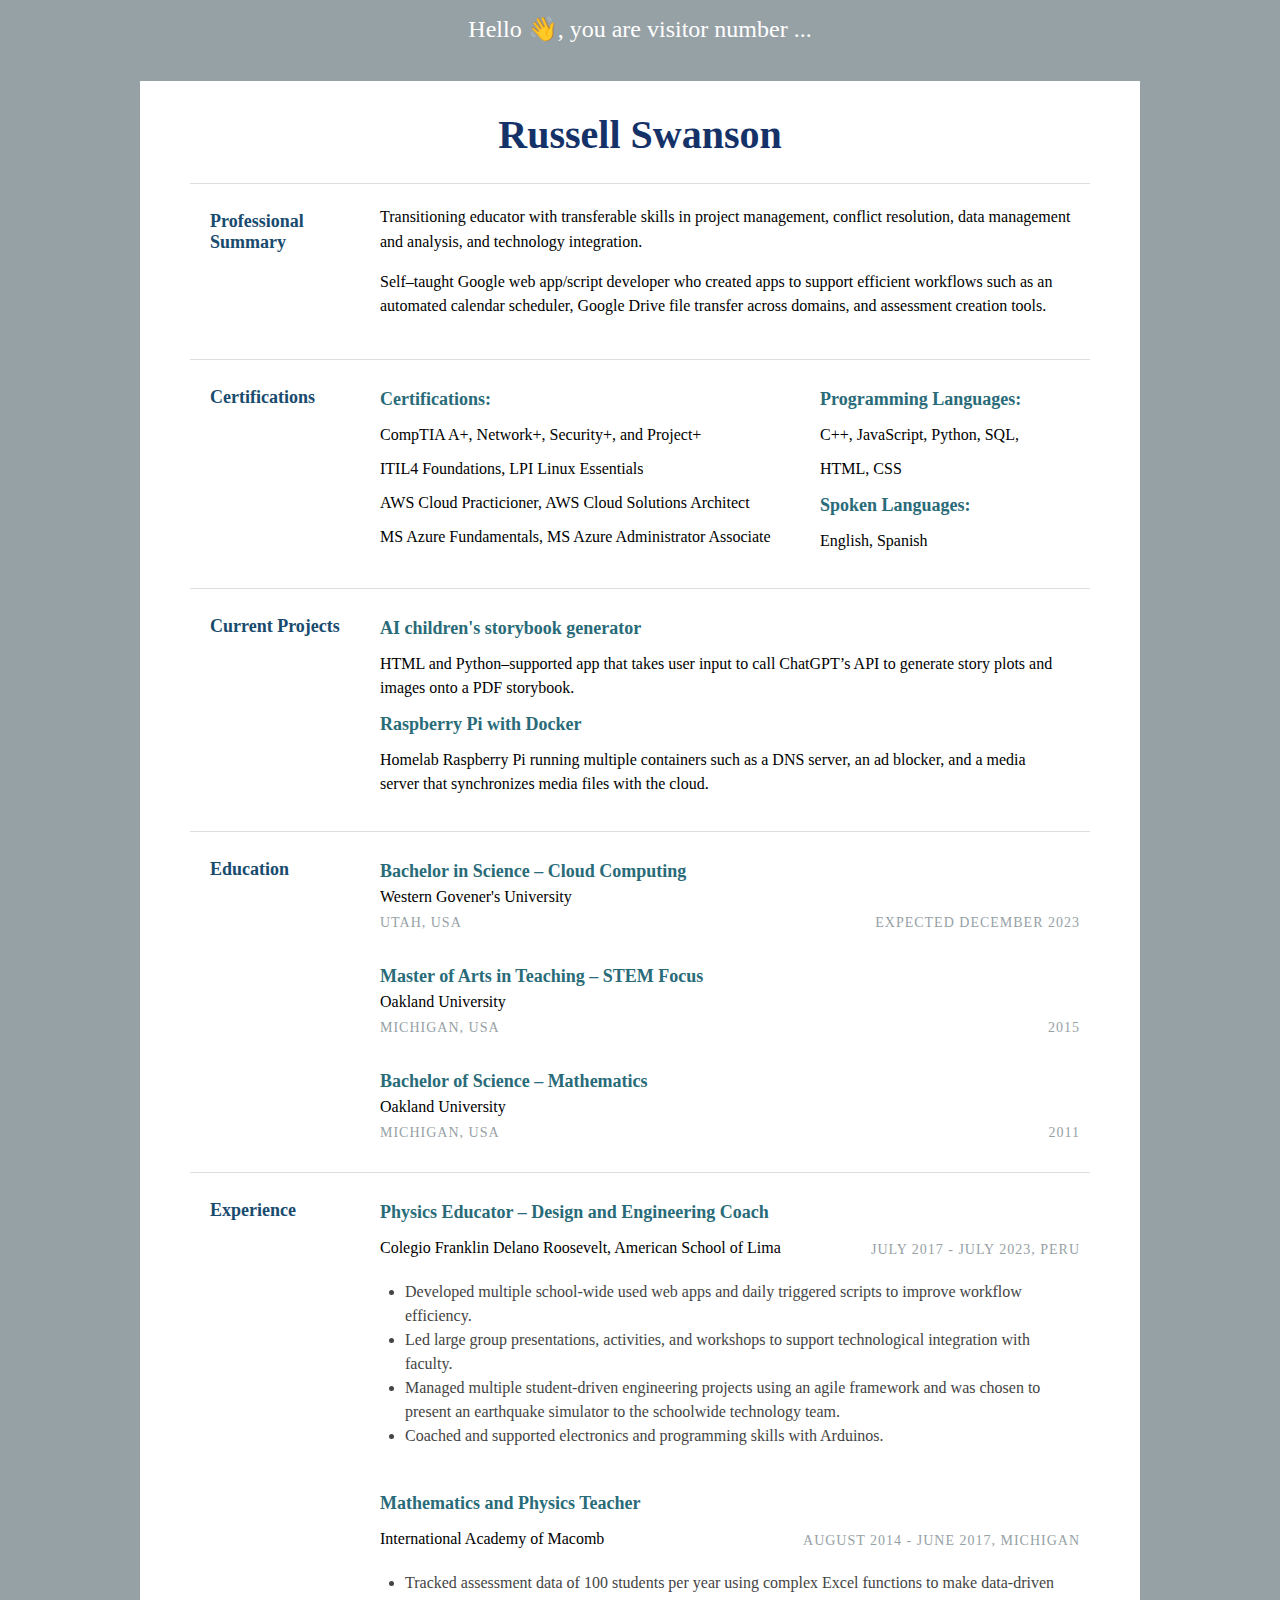
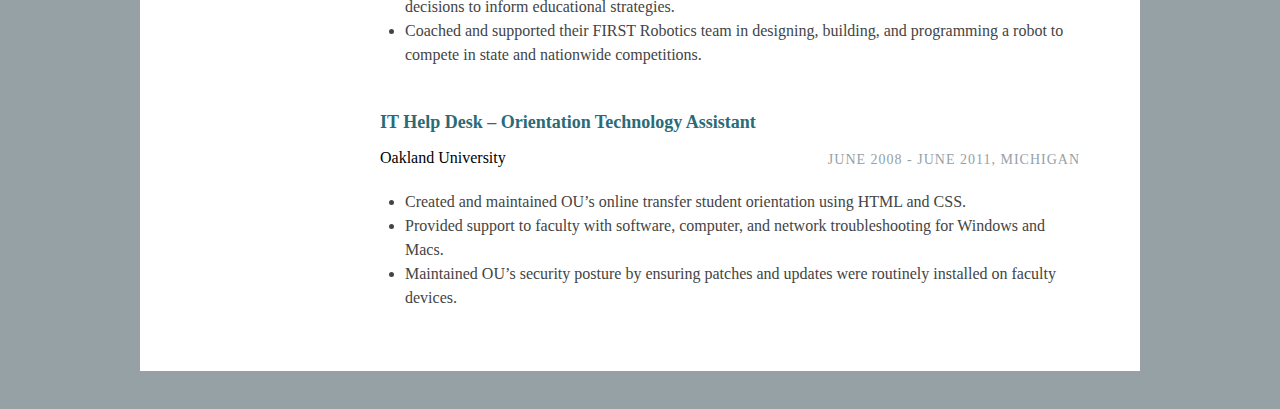
==== index.html @ e919607d "FIrst html/css commit" ====
<!doctype html>
<html lang="en">
<head>
    <meta charset="UTF-8">
    <title>Russell Swanson - Resume</title>
    <link rel="stylesheet" href="style.css">
    <body>
        <script>
        window.addEventListener('DOMContentLoaded', (event) => { 
            getVisitCount(); 
        });


        const functionApi = 'https://cloudcvcounter.azurewebsites.net/api/HttpTrigger1?code=KDI-gB3fRRAPSyxeqcAg7rwBi7DPb1ZZz-3FO388Sz_rAzFu_AbSIw==';

        const getVisitCount = () => {
          let count = 5;
          fetch(functionApi)
            .then(response => {
              return response.json()
            })
            .then(response => {
              count = response;
              document.getElementById('counter').innerText = count;
            }).catch(function (error) {
              console.log(error);
            });
          return count;
        }

        </script>
        <div class="countertxt"> Hello 👋, you are visitor number <span id="counter">...</span></div>
        <div class="page">
            <div class="section row">
                <h1>Russell Swanson</h1>
                <div class="contact-info col-right">
                </div>
            </div>
            <div class="section row">
            <h2 class="col">Professional Summary</h2>
            <div class="section-text col-right"><span class="intro">Transitioning educator with transferable skills in project management, conflict resolution, data management and analysis, and technology integration. <p>Self–taught Google web app/script developer who created apps to support efficient workflows such as an automated calendar scheduler, Google Drive file transfer across domains, and assessment creation tools.</p></span>
            </div>
        </div>
        <div class="section row">
                <h2 class="col">Certifications</h2>
                <div class="section-text col-right row">
                    <ul class="skills" style="width:60%">
                        <li><h3>Certifications:</h3> </li>
                        <li>CompTIA A+, Network+, Security+, and Project+</li>
                        <li>ITIL4 Foundations, LPI Linux Essentials </li>
                        <li>AWS Cloud Practicioner, AWS Cloud Solutions Architect</li>
                        <li>MS Azure Fundamentals, MS Azure Administrator Associate</li>
                    </ul>
                    <ul class="skills" >
                        <li><h3>Programming Languages:</h3></li>
                        <li>C++, JavaScript, Python, SQL, </li> 
                        <li>HTML, CSS</li>
                        <li><h3>Spoken Languages:</h3></li>
                        <li>English, Spanish</li>
                    </ul>
                </div>
            </div>
            <div class="section row">
                <h2 class="col">Current Projects</h2>
                <div class="section-text col-right row">
                    <ul class="projects">
                        <li><h3>AI children's storybook generator</h3> </li>
                        <li>HTML and Python–supported app that takes user input to call ChatGPT’s API to generate story plots and images onto a PDF storybook.</li>
                    </ul>
                    <ul class="projects" >
                        <li><h3>Raspberry Pi with Docker</h3> </li>
                        <li>Homelab Raspberry Pi running multiple containers such as a DNS server, an ad blocker, and a media server that synchronizes media files with the cloud.</li>
                    </ul>
                </div>
            </div>
            <div class="section row">
                <h2 class="col">Education</h2>
                <div class="section-text col-right">
                    <h3>Bachelor in Science – Cloud Computing</h3> 
                    <div class="row">
                        <div>Western Govener's University</div>
                        <div class="col light">Utah, USA</div>
                        <div class="col-right light">Expected December 2023</div>
                    </div>
                </div>
                <div class="section-text col-right">
                    <h3>Master of Arts in Teaching – STEM Focus</h3> 
                    <div class="row">
                        <div>Oakland University</div>
                        <div class="col light">Michigan, USA</div>
                        <div class="col-right light">2015</div>
                    </div>
                </div>
                <div class="section-text col-right">
                    <h3>Bachelor of Science – Mathematics</h3>
                    <div class="row">
                        <div>Oakland University</div>
                        <div class="col light">Michigan, USA</div>
                        <div class="col-right light">2011</div>
                    </div>
                </div>
            </div>
            <div class="section row">
                <h2 class="col">Experience</h2>
                <div class="section-text col-right">
                    <div class="row">
                        <div class="col">
                            <h3>Physics Educator – Design and Engineering Coach</h3>
                        </div>
                    </div>
                    <div class="row subsection">
                        <div class="emph col">Colegio Franklin Delano Roosevelt, American School of Lima</div>
                        <div class="col-right light">July 2017 - July 2023, Peru</div>
                    </div>
                    <ul class="desc">
                        <li>Developed multiple school-wide used web apps and daily triggered scripts to improve workflow efficiency.</li>
                        <li>Led large group presentations, activities, and workshops to support technological integration with faculty.</li>
                        <li>Managed multiple student-driven engineering projects using an agile framework and was chosen to present an earthquake simulator to the schoolwide technology team.</li>
                        <li>Coached and supported electronics and programming skills with Arduinos.</li>
                </div>
                <div class="section-text col-right">
                    <div class="row">
                        <div class="col">
                            <h3>Mathematics and Physics Teacher</h3>
                        </div>
                    </div>
                    <div class="row subsection">
                        <div class="emph col">International Academy of Macomb</div>
                        <div class="col-right light">August 2014 - June 2017, Michigan</div>
                    </div>
                    <ul class="desc">
                        <li>Tracked assessment data of 100 students per year using complex Excel functions to make data-driven decisions to inform educational strategies.</li>
                        <li>Coached and supported their FIRST Robotics team in designing, building, and programming a robot to compete in state and nationwide competitions.</li>
                </div>
                <div class="section-text col-right">
                    <div class="row">
                        <div class="col">
                            <h3>IT Help Desk – Orientation Technology Assistant</h3>
                        </div>
                    </div>
                    <div class="row subsection">
                        <div class="emph col">Oakland University</div>
                        <div class="col-right light">June 2008 - June 2011, Michigan</div>
                    </div>
                    <ul class="desc">
                        <li>Created and maintained OU’s online transfer student orientation using HTML and CSS.</li>
                        <li>Provided support to faculty with software, computer, and network troubleshooting for Windows and Macs.</li>
                        <li>Maintained OU’s security posture by ensuring patches and updates were routinely installed on faculty devices.</li>
                </div>
            </div>
            <!--
            <div class="section row">
                <h2 class="col">Projects</h2>
                <div class="section-text col-right">
                    <h3><a href="https://github.com/nuterian">github.com/rjswanso</a></h3>
                </div>
            </div> 
            -->
        </div>
    </body>
</html>
---- style.css ----
:root {
    --color1: #153268;
    --color2: #184b6e;
    --color3: #296b78;
    --color4: #96a1a6;
    --color5: #ddcccc;
}
}
* {
    font-family: Calibri, Candara, Segoe, "Segoe UI", Optima, Arial, sans-serif;
}
html {
    background-color: #96a1a6;
}
body { margin: 0;
       padding: 0;
       background-color: #fff font-size: 12px;
       -webkit-font-smoothing: subpixel-antialiased;
}
* { box-sizing: border-box;
    -moz-box-sizing: border-box;
}

/*
 Primary Rules
*/
h1 { margin: 0px 0 0;
     font-size: 40px;
     color: var(--color1);
     padding: 0 10px 10px;
     border-radius:2px;
     text-align: center;
     font-weight: 700;
}
h2 { color: var(--color2);
     width: 150px;
     font-size: 18px;
     padding-left: 20px;
     padding-top: 12px;
     font-weight:700;
}
h3 {    
    color: var(--color3); 
    font-size: 18px;
    font-weight: bold;
    margin-bottom: 0;
    line-height: 28px;
}

h2, h3 { margin-top: 5px }
a { color: var(--color1);
    display: inline-block;
    text-decoration: none;
    padding:2px 4px;
    border-radius:2px;
    margin-right:-2px;
}
a:hover {
  background-color:#ba0018;
  color:#fff;
}
.row {
    font-size: 16px;
}
.intro {
    font-size:16px;
}

.section { border-bottom: 1px solid #ddd;
           padding: 10px 0 15px;
}
.section:last-child { border: none }
.section-text { width: 80%;
                font-size: 18px;
                line-height: 24px;
                margin: 10px 0 10px;
                padding: 0 10px;
}
.subsection { margin: 10px 0 5px }
.desc { font-size: 16px; color:#444;}
.contact-info { font-size: 16px;
                text-align: right;
}
.light { color: var(--color4);letter-spacing:1px;
         font-size: 14px;
         line-height:28px;
         text-transform:uppercase;
}
.countertxt {
    text-align: center;
    color: #fff;
    font-size: 24px;
    padding-top: 15px;
}
ul{
  padding-left:15px;
}

ul.skills{
    float:left;
    width:30%;
    padding-left:0px;
    margin: 0 20px 0 0;
}
ul.projects {
    padding-left:0px;
    margin: 0 20px 0 0;
}
ul.skills li, ul.projects li{
    list-style: none;
    font-size:16px;
    margin-bottom:10px;
}
ul.desc {
    margin-left: 10px;
}
li:last-child{
  margin:0;
}

/*
 Float Rules
*/
.row:before, .row:after { content: "";
                          display: table;
}
.row:after { clear: both }
.col { float: left }
.col-right { float: right }

/*
 Page Rules
*/
.page { width: 1000px;
        min-height: 29.7cm;
        margin: 1cm auto;

        background: white;
        padding: 20px 50px;
}
.subpage { padding: 1cm;
           border: 1px red solid;
           height: 297mm;
}

@page { size: A4;
        margin: 0;
}

@media print {
    .page { margin: 0;
            border: initial;
            border-radius: initial;
            width: initial;
            min-height: initial;
            box-shadow: initial;
            background: initial;
            page-break-after: always;
    }
    .page-break{
      page-break-before: always;
      padding-top:30px;
    }

    body { font-size: 12pt;}
    h1{
      font-size: 23pt;
    }

    h2{
      font-size:10pt;
      width: 3cm;
      padding-left: 10px;
    }

    h3 { font-size: 10pt; line-height:11pt}

    .section-text { font-size: 9pt; line-height: 14pt; }

    .light { font-size: 7.5pt; line-height:12pt; color:#ddd; }
    
    .page { width: 21cm }
    ul {margin:5px 0 0}
    .section { padding: 5px 0 8px }
    .section-text { width: 15cm; margin: 5px 0 5px;}
    .subsection { margin: 5px 0 0 }
    .desc { font-size: 9pt}
    
    .contact-info { font-size: 9pt}
    
    ul.skills{margin: 0 10px 0 0;}
    ul.skills li{ font-size: 9pt; margin-bottom:0}

}
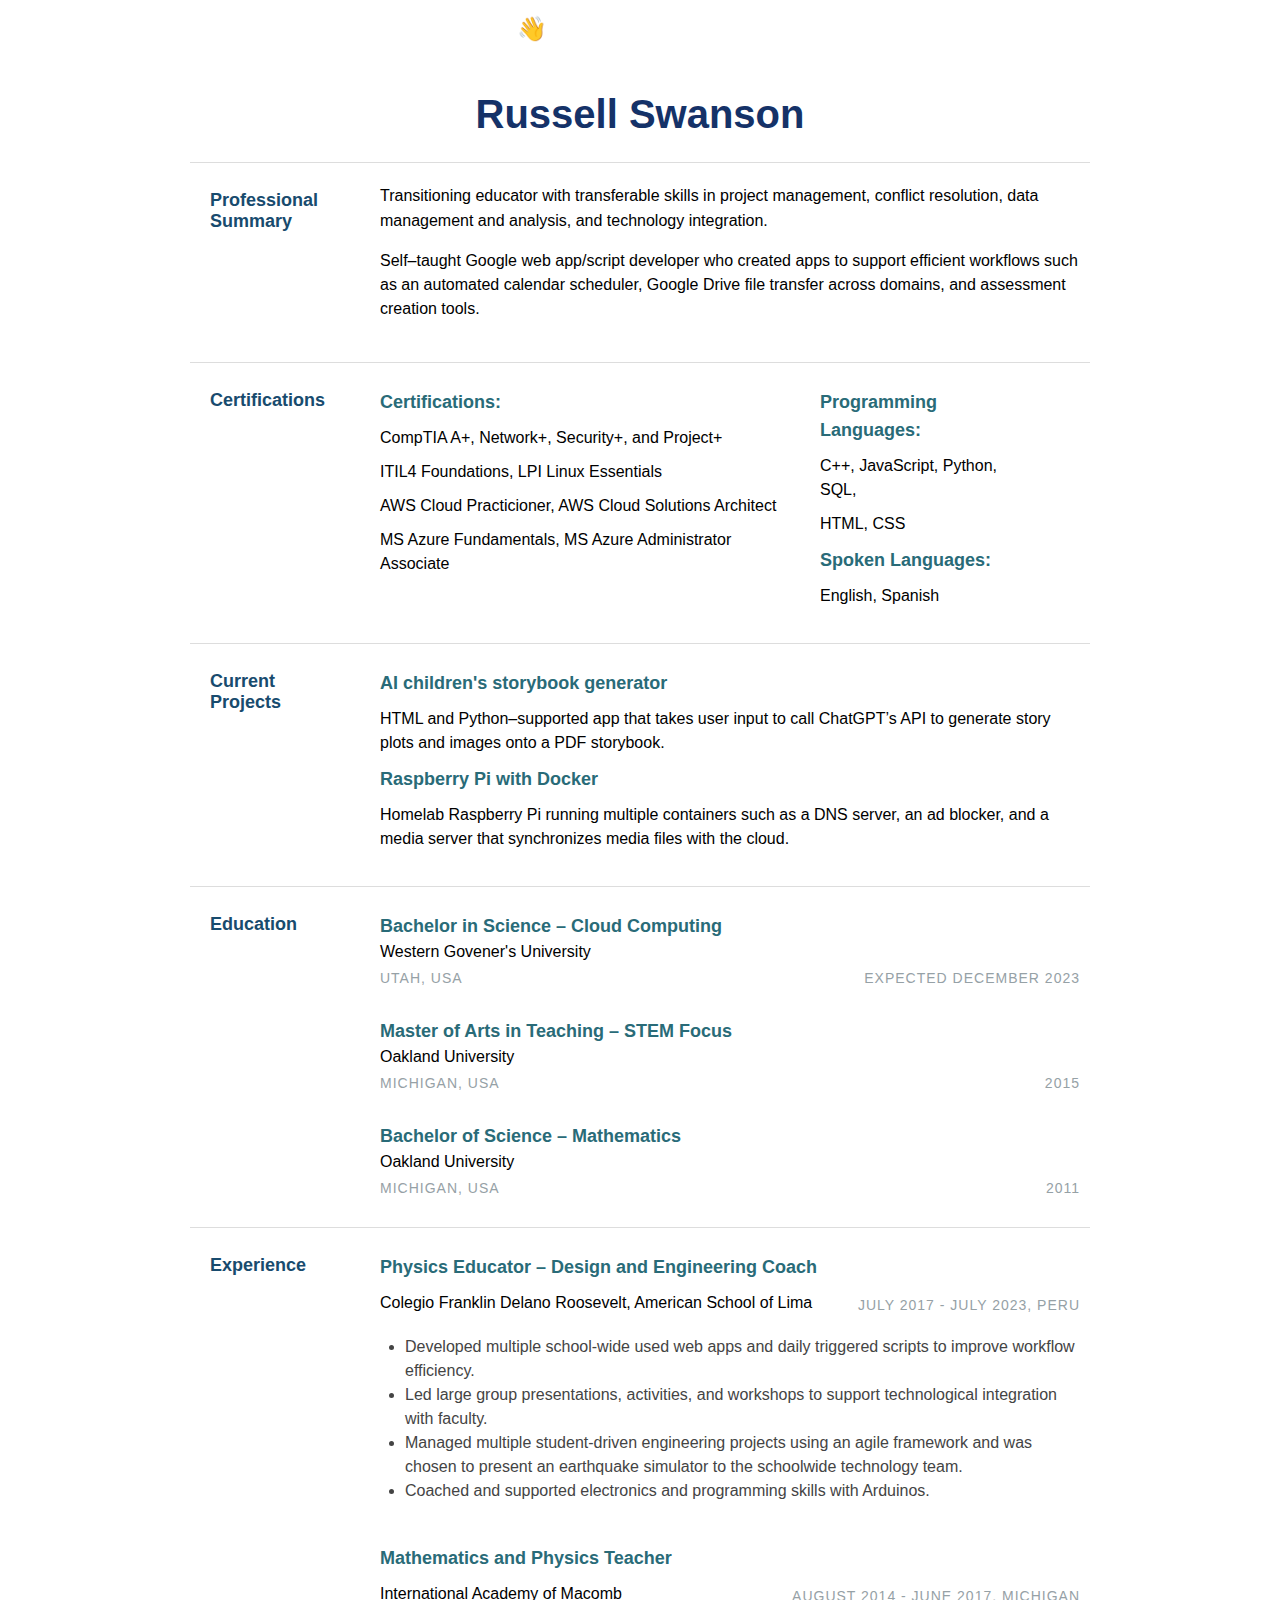
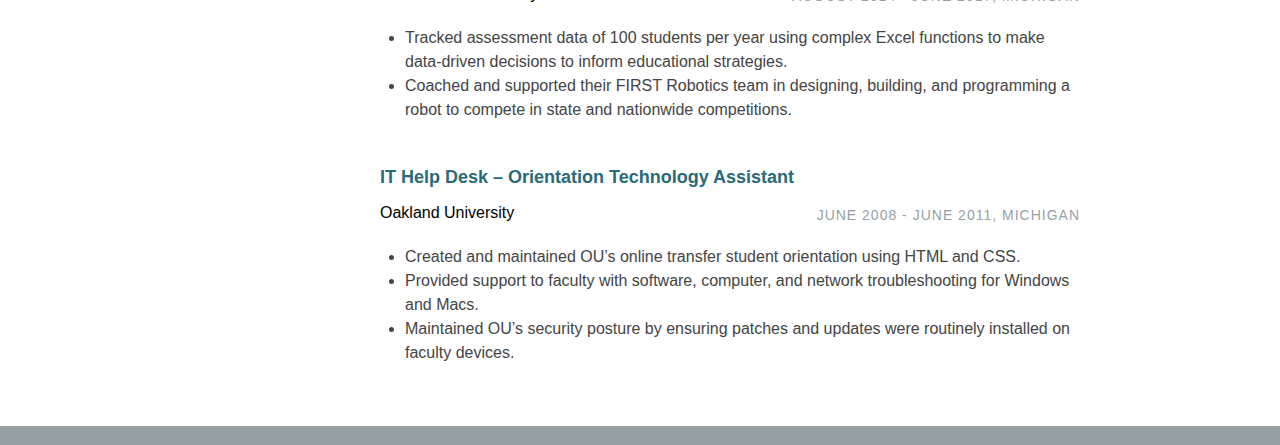
==== commit f9d210e2: "updated auth and website" ====
--- a/index.html
+++ b/index.html
@@ -11,7 +11,7 @@
         });
 
 
-        const functionApi = 'https://cloudcvcounter.azurewebsites.net/api/HttpTrigger1?code=KDI-gB3fRRAPSyxeqcAg7rwBi7DPb1ZZz-3FO388Sz_rAzFu_AbSIw==';
+        const functionApi = 'https://cloudcvcounter.azurewebsites.net/api/HttpTrigger1?code=l1SRNhgPkbyCBuzrL5m-z3RGLZFdw1noC1ou6YPKgROPAzFu4Mt8UA==';
 
         const getVisitCount = () => {
           let count = 5;
@@ -22,6 +22,7 @@
             .then(response => {
               count = response;
               document.getElementById('counter').innerText = count;
+              console.log("Hello 👋, you are visitor number - " + count);
             }).catch(function (error) {
               console.log(error);
             });
--- a/style.css
+++ b/style.css
@@ -1,10 +1,10 @@
+/* css */
 :root {
     --color1: #153268;
     --color2: #184b6e;
     --color3: #296b78;
     --color4: #96a1a6;
     --color5: #ddcccc;
-}
 }
 * {
     font-family: Calibri, Candara, Segoe, "Segoe UI", Optima, Arial, sans-serif;
@@ -14,7 +14,8 @@
 }
 body { margin: 0;
        padding: 0;
-       background-color: #fff font-size: 12px;
+       background-color: #fff;
+       font-size: 12px;
        -webkit-font-smoothing: subpixel-antialiased;
 }
 * { box-sizing: border-box;
@@ -133,7 +134,7 @@
 */
 .page { width: 1000px;
         min-height: 29.7cm;
-        margin: 1cm auto;
+        margin: .5cm auto;
 
         background: white;
         padding: 20px 50px;
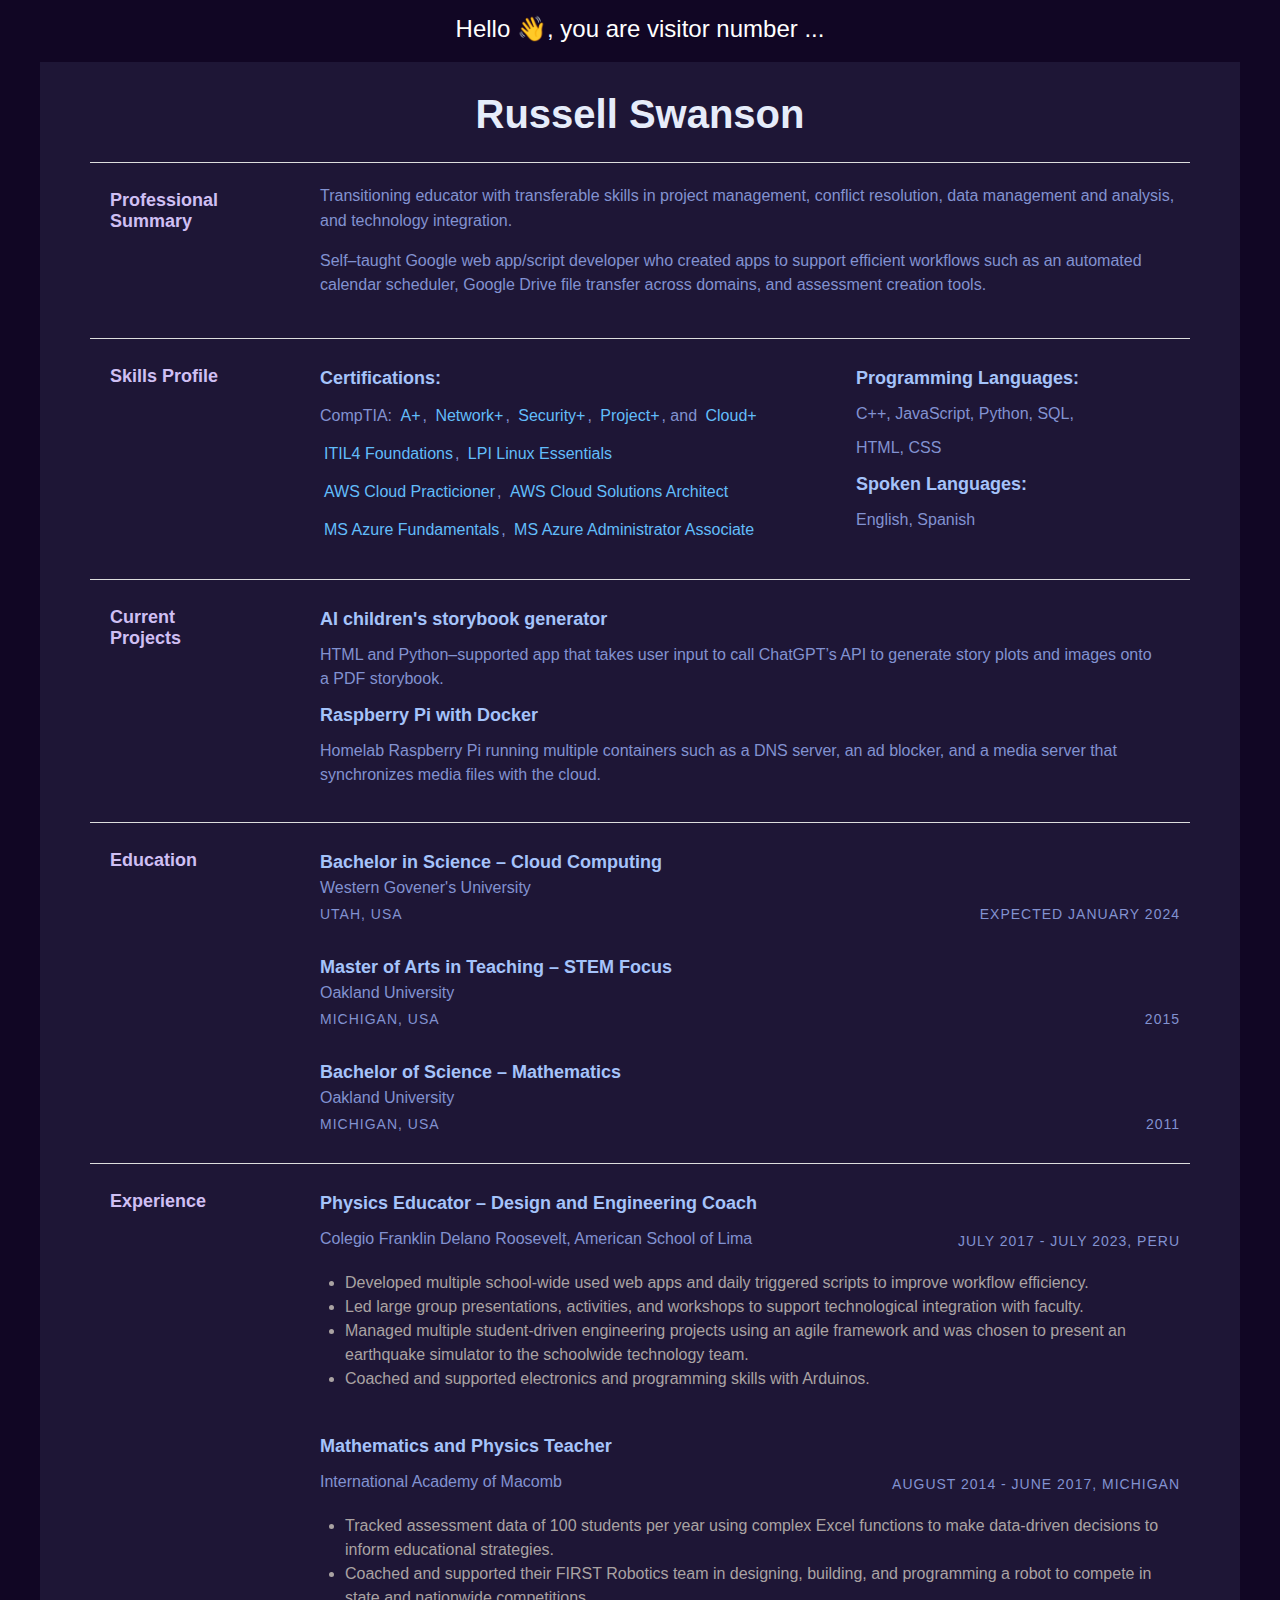
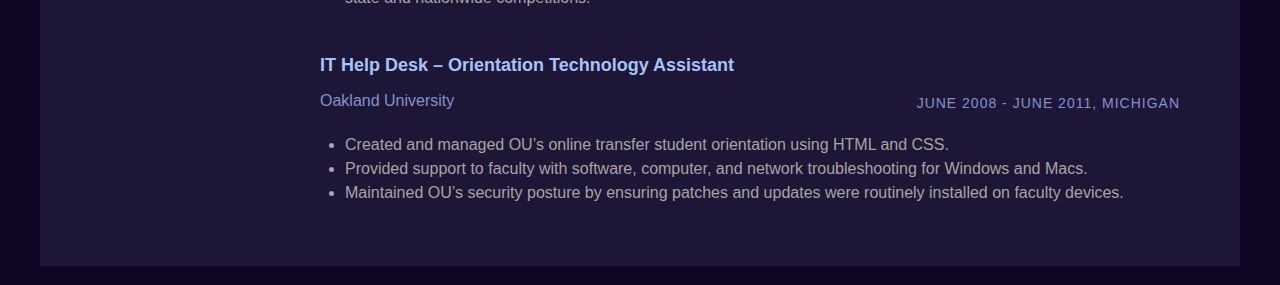
==== commit d2d5d141: "updated css and links" ====
--- a/index.html
+++ b/index.html
@@ -43,14 +43,14 @@
             </div>
         </div>
         <div class="section row">
-                <h2 class="col">Certifications</h2>
+                <h2 class="col">Skills Profile</h2>
                 <div class="section-text col-right row">
                     <ul class="skills" style="width:60%">
                         <li><h3>Certifications:</h3> </li>
-                        <li>CompTIA A+, Network+, Security+, and Project+</li>
-                        <li>ITIL4 Foundations, LPI Linux Essentials </li>
-                        <li>AWS Cloud Practicioner, AWS Cloud Solutions Architect</li>
-                        <li>MS Azure Fundamentals, MS Azure Administrator Associate</li>
+                        <li>CompTIA: <a href="https://www.credly.com/badges/5a24ba9c-5deb-4aea-9636-2b2511b7c85e">A+</a>, <a href="https://www.credly.com/badges/0fb4b405-7dbf-49b5-b2a2-f2c97397a275">Network+</a>, <a href="https://www.credly.com/badges/a10a2f99-82d9-4971-84ea-aa7bfc3017af">Security+</a>, <a href="https://www.credly.com/badges/411031bb-61c1-4eac-a018-aeb922f111dc">Project+</a>, and <a href="https://www.credly.com/badges/e4cd8755-5b2d-4917-894c-558b5c6caa2b">Cloud+</a></li>
+                        <li><a href="https://drive.google.com/file/d/19Vd7XXzrhDOlMuvSt5UwMG2ZU4DX4wQ5/view?usp=drive_link">ITIL4 Foundations</a>, <a href="https://drive.google.com/file/d/1grQnpGaGcf849UHkLEm5tuEZ2D8lGcl7/view?usp=drive_link">LPI Linux Essentials</a></li>
+                        <li><a href="https://www.credly.com/badges/c2b8736a-238c-49cf-94ef-95d1e4035a57">AWS Cloud Practicioner</a>, <a href="https://www.credly.com/badges/2348f6ab-8180-482f-b06d-46d2bd02681a">AWS Cloud Solutions Architect</a></li>
+                        <li><a href="https://learn.microsoft.com/en-us/users/russellswanson-7956/credentials/5abcb24f3acf2b8">MS Azure Fundamentals</a>, <a href="https://learn.microsoft.com/en-us/users/russellswanson-7956/credentials/b03baec11cb68088">MS Azure Administrator Associate</a></li>
                     </ul>
                     <ul class="skills" >
                         <li><h3>Programming Languages:</h3></li>
@@ -81,7 +81,7 @@
                     <div class="row">
                         <div>Western Govener's University</div>
                         <div class="col light">Utah, USA</div>
-                        <div class="col-right light">Expected December 2023</div>
+                        <div class="col-right light">Expected January 2024</div>
                     </div>
                 </div>
                 <div class="section-text col-right">
@@ -144,7 +144,7 @@
                         <div class="col-right light">June 2008 - June 2011, Michigan</div>
                     </div>
                     <ul class="desc">
-                        <li>Created and maintained OU’s online transfer student orientation using HTML and CSS.</li>
+                        <li>Created and managed OU’s online transfer student orientation using HTML and CSS.</li>
                         <li>Provided support to faculty with software, computer, and network troubleshooting for Windows and Macs.</li>
                         <li>Maintained OU’s security posture by ensuring patches and updates were routinely installed on faculty devices.</li>
                 </div>
--- a/style.css
+++ b/style.css
@@ -1,22 +1,33 @@
 /* css */
+
+/*:root {
+    --h1txt: #ffffff;
+    --h2txt: #710088;
+    --h3txt: #bc79e9;
+    --bodytxt: #ffffff;
+    --linktxt: #4040FF;
+}*/
 :root {
-    --color1: #153268;
-    --color2: #184b6e;
-    --color3: #296b78;
-    --color4: #96a1a6;
-    --color5: #ddcccc;
+    --h1txt: #e6ecfa;
+    --h2txt: #cfbff3;
+    --h3txt: #a5c3fa;
+    --bodytxt: #8292d1;
+    --linktxt: #62bdfa;
+    --pgbgcol: #1e1636;
+    --bgcol: #110624;
+    --capcol: #aaa3a3
 }
 * {
     font-family: Calibri, Candara, Segoe, "Segoe UI", Optima, Arial, sans-serif;
 }
 html {
-    background-color: #96a1a6;
+    background-color: var(--bgcol);
 }
 body { margin: 0;
        padding: 0;
-       background-color: #fff;
        font-size: 12px;
        -webkit-font-smoothing: subpixel-antialiased;
+       color: var(--bodytxt);
 }
 * { box-sizing: border-box;
     -moz-box-sizing: border-box;
@@ -27,13 +38,13 @@
 */
 h1 { margin: 0px 0 0;
      font-size: 40px;
-     color: var(--color1);
+     color: var(--h1txt);
      padding: 0 10px 10px;
      border-radius:2px;
      text-align: center;
      font-weight: 700;
 }
-h2 { color: var(--color2);
+h2 { color: var(--h2txt);
      width: 150px;
      font-size: 18px;
      padding-left: 20px;
@@ -41,7 +52,7 @@
      font-weight:700;
 }
 h3 {    
-    color: var(--color3); 
+    color: var(--h3txt); 
     font-size: 18px;
     font-weight: bold;
     margin-bottom: 0;
@@ -49,7 +60,7 @@
 }
 
 h2, h3 { margin-top: 5px }
-a { color: var(--color1);
+a { color: var(--linktxt);
     display: inline-block;
     text-decoration: none;
     padding:2px 4px;
@@ -78,11 +89,14 @@
                 padding: 0 10px;
 }
 .subsection { margin: 10px 0 5px }
-.desc { font-size: 16px; color:#444;}
+.desc { 
+    font-size: 16px; 
+    color: var(--capcol);
+}
 .contact-info { font-size: 16px;
                 text-align: right;
 }
-.light { color: var(--color4);letter-spacing:1px;
+.light { color: var(--bodytxt);letter-spacing:1px;
          font-size: 14px;
          line-height:28px;
          text-transform:uppercase;
@@ -132,11 +146,10 @@
 /*
  Page Rules
 */
-.page { width: 1000px;
+.page { width: 1200px;
         min-height: 29.7cm;
         margin: .5cm auto;
-
-        background: white;
+        background: var(--pgbgcol);
         padding: 20px 50px;
 }
 .subpage { padding: 1cm;
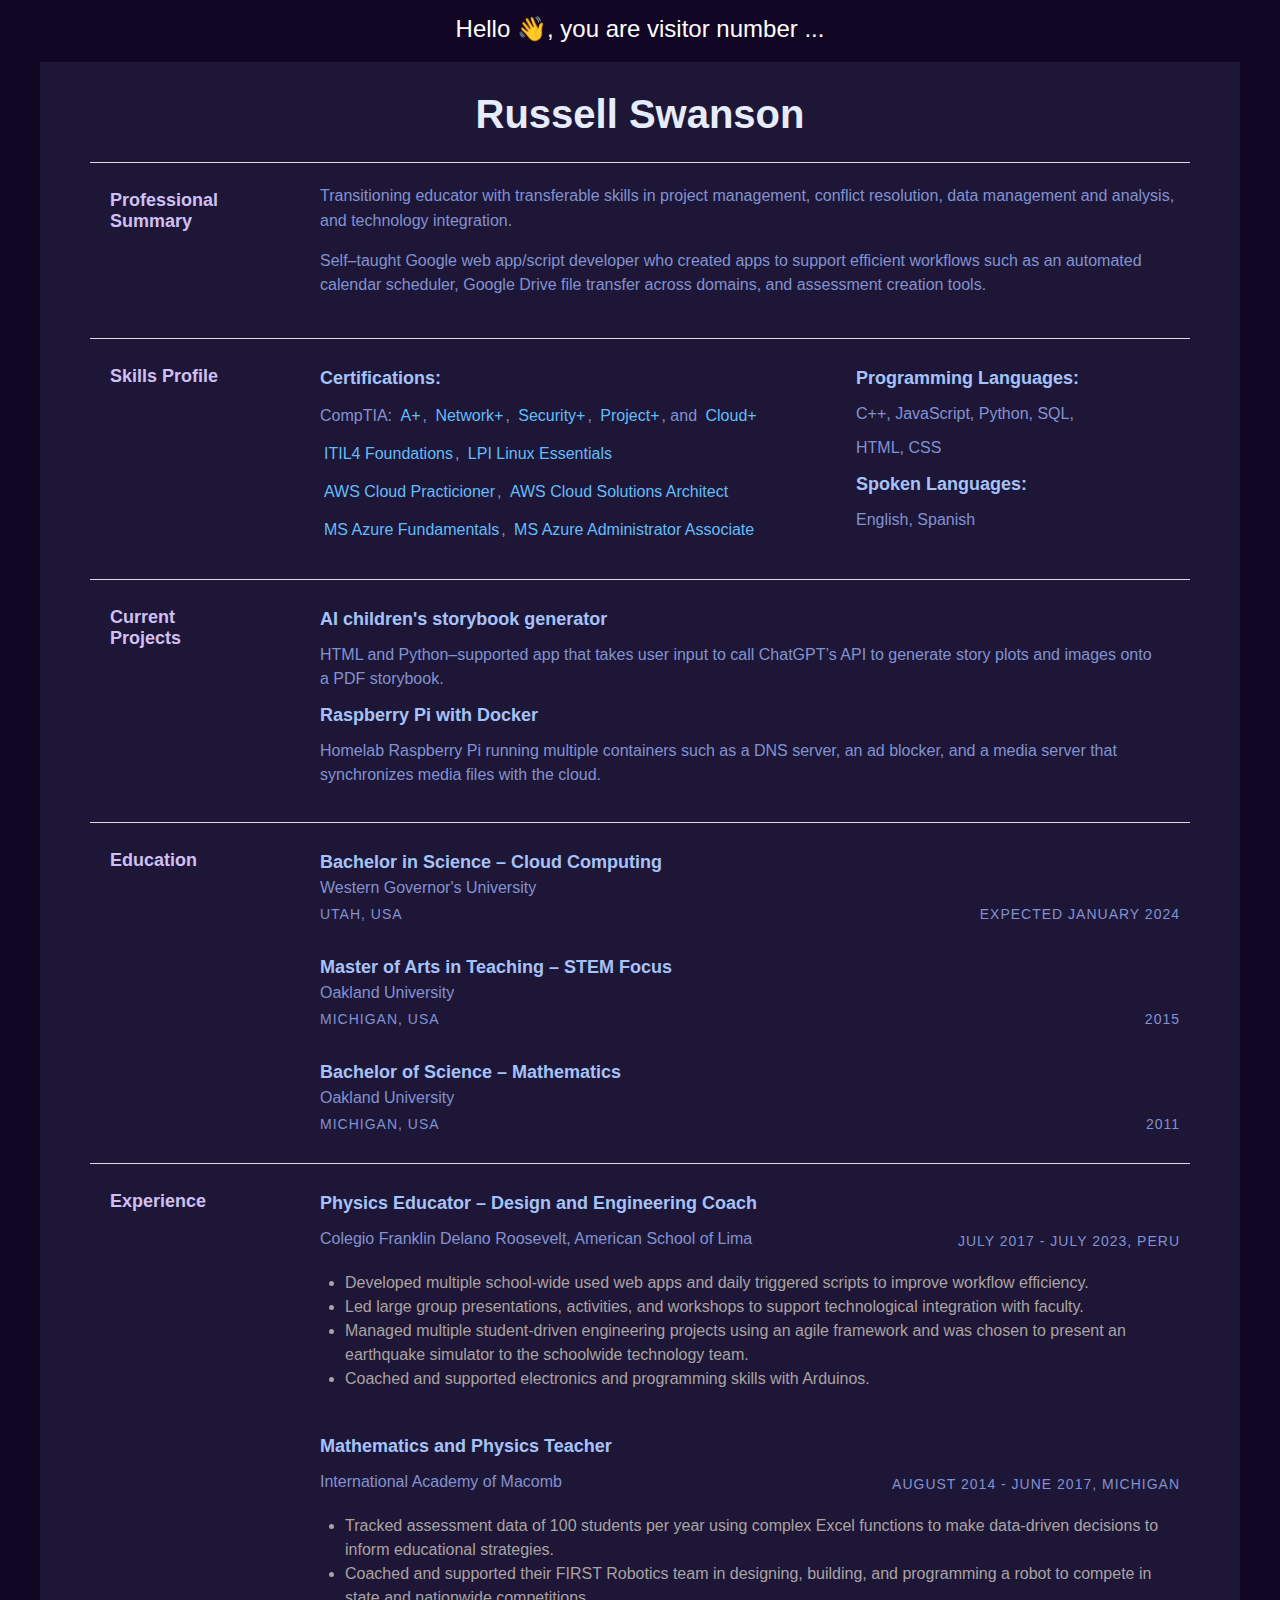
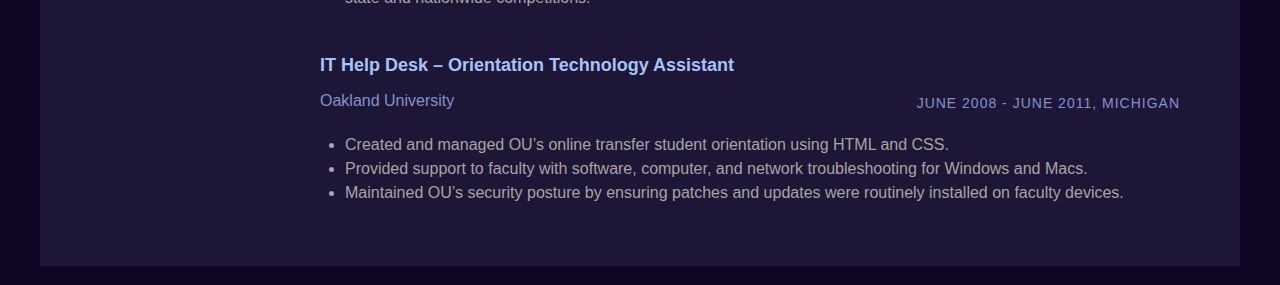
==== commit 2d5d8117: "updated "governors"" ====
--- a/index.html
+++ b/index.html
@@ -79,7 +79,7 @@
                 <div class="section-text col-right">
                     <h3>Bachelor in Science – Cloud Computing</h3> 
                     <div class="row">
-                        <div>Western Govener's University</div>
+                        <div>Western Governor's University</div>
                         <div class="col light">Utah, USA</div>
                         <div class="col-right light">Expected January 2024</div>
                     </div>
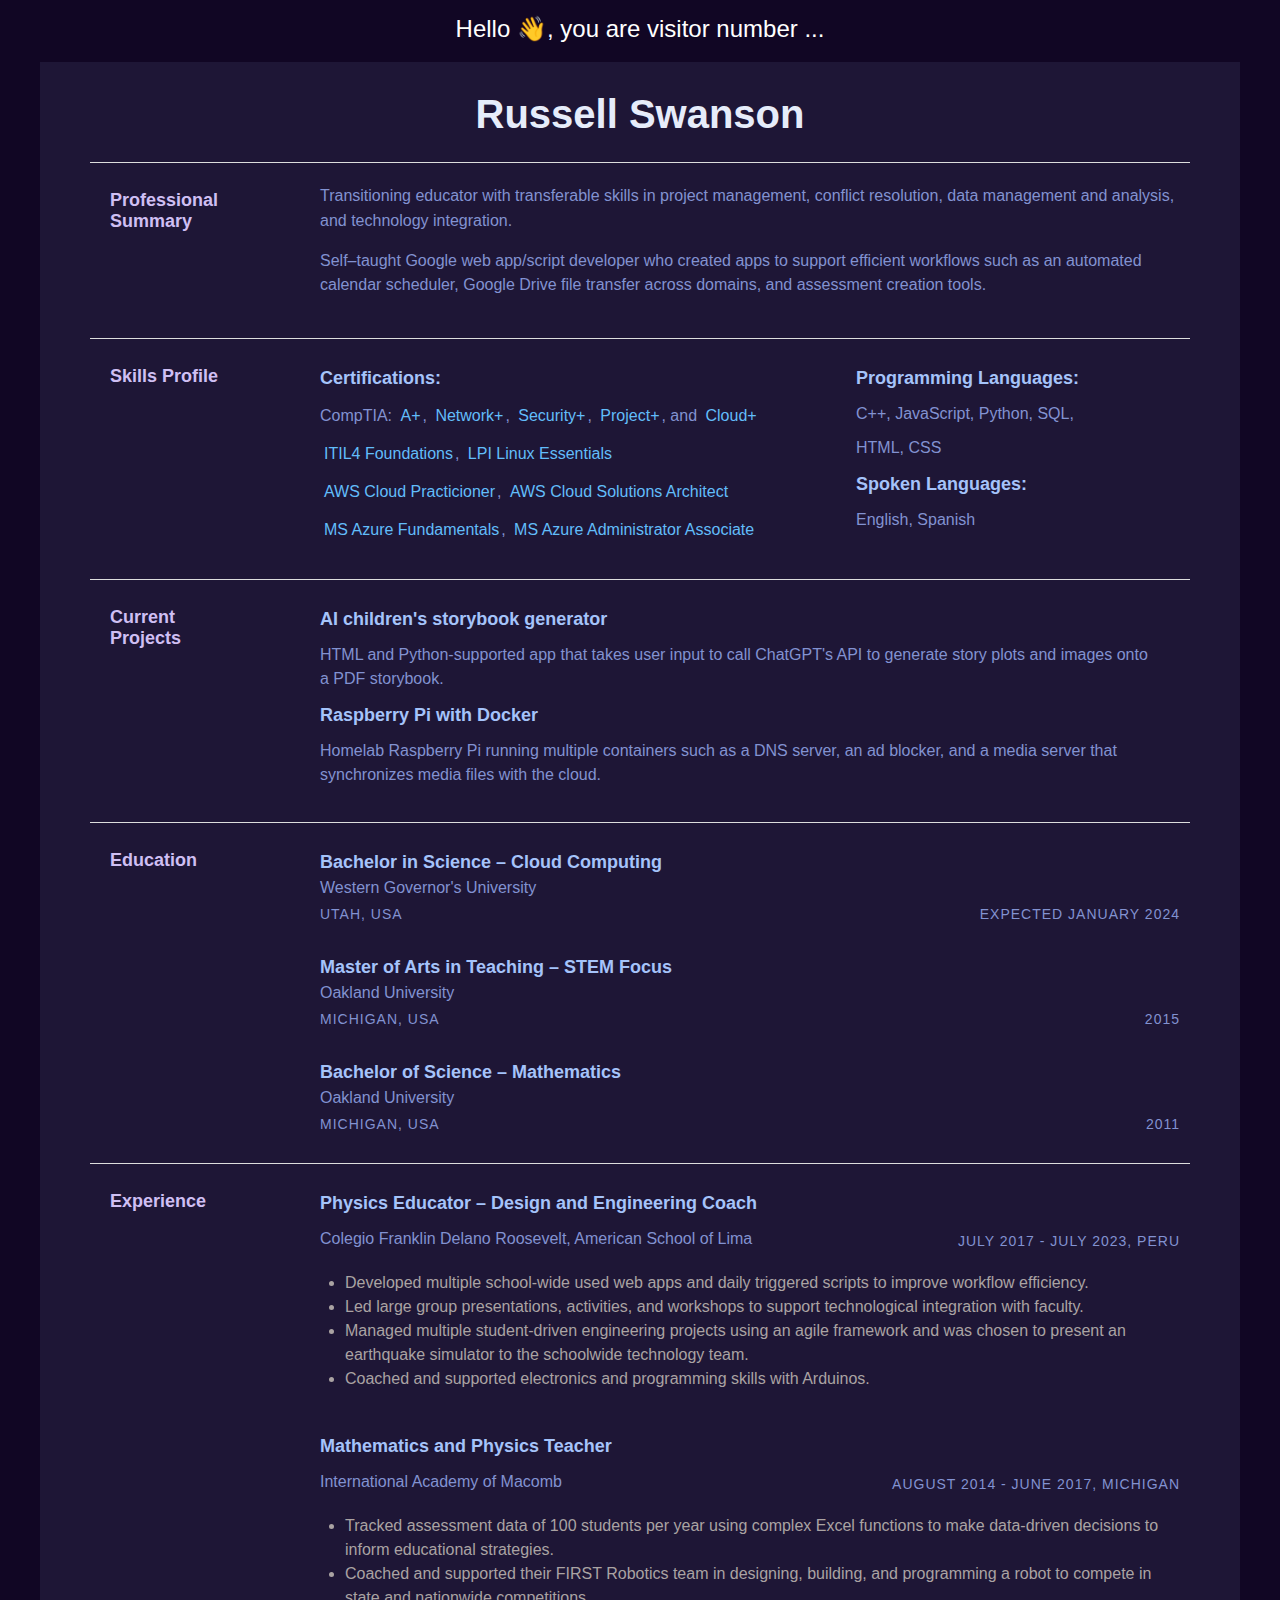
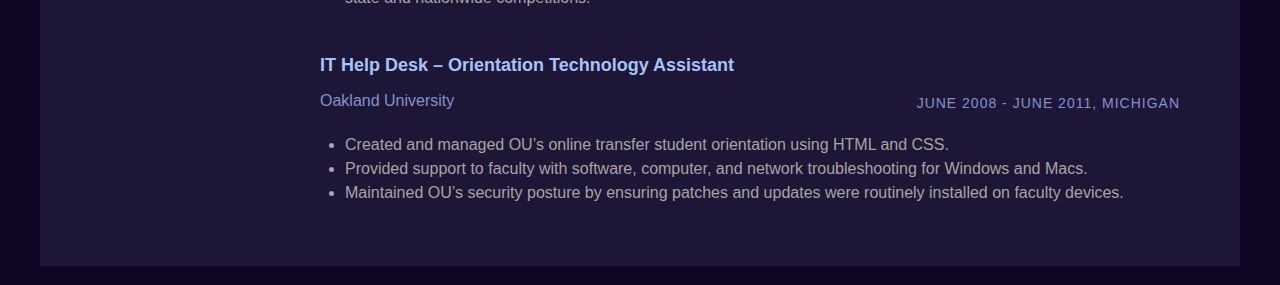
==== commit e98fda22: "updated governors and dash" ====
--- a/index.html
+++ b/index.html
@@ -66,7 +66,7 @@
                 <div class="section-text col-right row">
                     <ul class="projects">
                         <li><h3>AI children's storybook generator</h3> </li>
-                        <li>HTML and Python–supported app that takes user input to call ChatGPT’s API to generate story plots and images onto a PDF storybook.</li>
+                        <li>HTML and Python-supported app that takes user input to call ChatGPT's API to generate story plots and images onto a PDF storybook.</li>
                     </ul>
                     <ul class="projects" >
                         <li><h3>Raspberry Pi with Docker</h3> </li>
